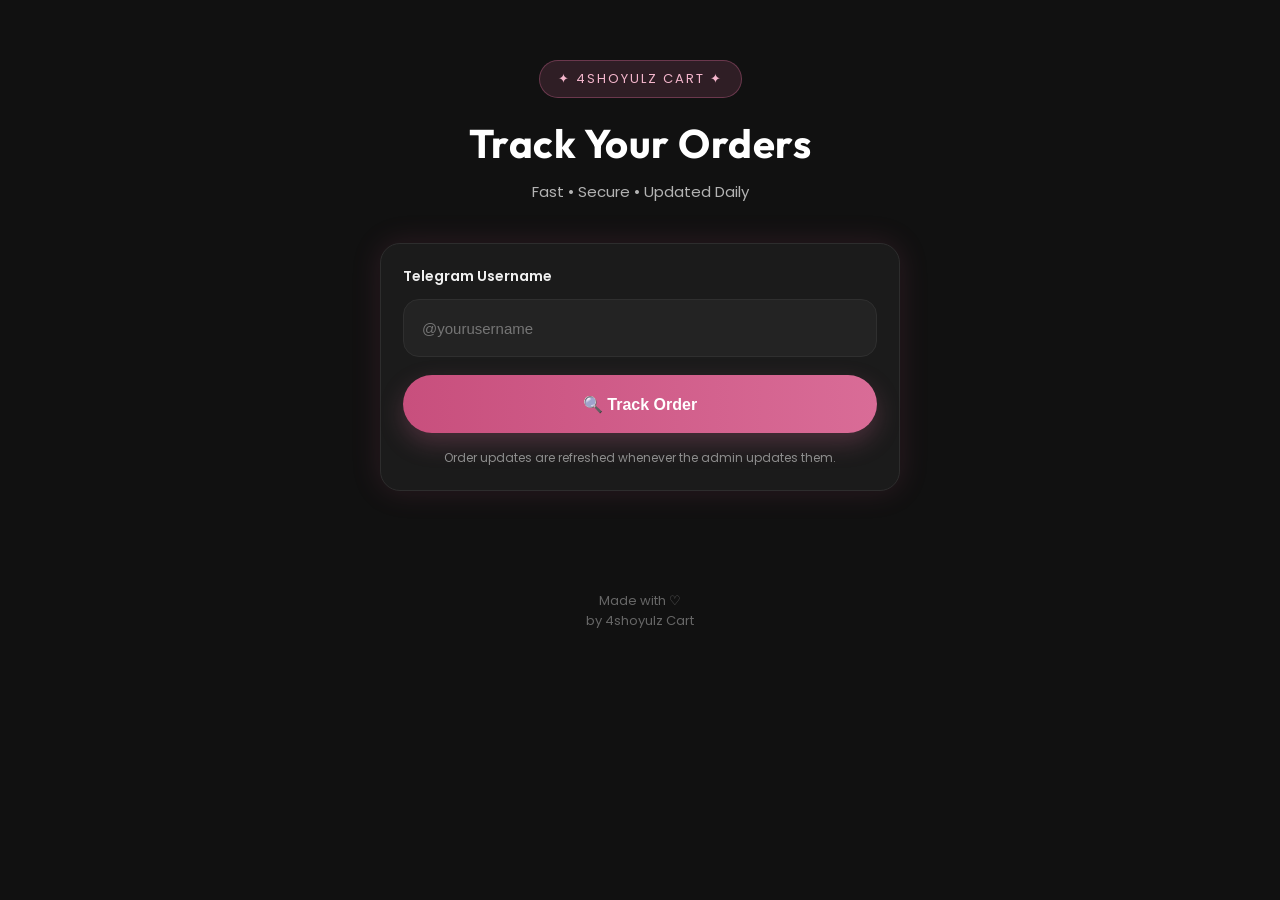
==== index.html @ 2db31c09 "Update index.html" ====
<!DOCTYPE html>
<html lang="en">

<head>

    <meta charset="UTF-8">
    <meta name="viewport" content="width=device-width, initial-scale=1.0">

    <title>4shoyulz Cart | Track Your Orders</title>

    <meta name="theme-color" content="#111111">

    <!-- Fonts -->
    <link rel="preconnect" href="https://fonts.googleapis.com">
    <link rel="preconnect" href="https://fonts.gstatic.com" crossorigin>

    <link href="https://fonts.googleapis.com/css2?family=Outfit:wght@400;500;600;700&family=Poppins:wght@300;400;500;600&display=swap" rel="stylesheet">

    <!-- CSS -->
    <link rel="stylesheet" href="style.css">

</head>

<body>

    <!-- Loading Screen -->

    <div id="loading">

        <div class="loader"></div>

        <p>Loading...</p>

    </div>

    <!-- Main -->

    <main class="container">

        <!-- Logo -->

        <header>

    <span class="mini-title">
        ✦ 4SHOYULZ CART ✦
    </span>

    <h1>
        Track Your Orders
    </h1>

    <p class="subtitle">
        Fast • Secure • Updated Daily
    </p>

        </header>

        <!-- Search -->

        <section class="search-box">

    <label>

        Telegram Username

    </label>

    <input
        type="text"
        id="searchInput"
        placeholder="@yourusername"
        autocomplete="off"
    >

    <button id="searchBtn">

        🔍 Track Order

    </button>

    <small>

        Order updates are refreshed whenever the admin updates them.

    </small>

        </section>

        <!-- Result -->

        <section id="results" class="hidden">

            <div class="result-header">

                <h2 id="buyerName">

                    Orders

                </h2>

                <p id="orderCount">

                    0 Orders Found

                </p>

            </div>

            <div id="ordersContainer">

                <!-- JavaScript inserts cards here -->

            </div>

        </section>

        <!-- Empty -->

        <section id="empty" class="hidden">

            <div class="empty-card">

                <h2>

                    No Orders Found

                </h2>

                <p>

                    Please check your Telegram username and try again.

                </p>

            </div>

        </section>

    </main>

    <!-- Footer -->

    <footer>

    <p>

        Made with ♡

    </p>

    <span>

        by 4shoyulz Cart

    </span>

    </footer>

    <!-- Template Card -->

    <template id="orderTemplate">

<div class="order-card">

    <div class="card-top">

        <span class="tag"></span>

        <span class="quantity"></span>

    </div>

    <h2 class="item"></h2>

    <div class="status-badge status"></div>

    <div class="tracker">

        <div class="step">
            <div class="circle">🤍</div>
            <span>Secured</span>
        </div>

        <div class="line"></div>

        <div class="step">
            <div class="circle">🚚</div>
            <span>Warehouse</span>
        </div>

        <div class="line"></div>

        <div class="step">
            <div class="circle">📦</div>
            <span>Arrived</span>
        </div>

        <div class="line"></div>

        <div class="step">
            <div class="circle">🚛</div>
            <span>To Admin</span>
        </div>

        <div class="line"></div>

        <div class="step">
            <div class="circle">🏠</div>
            <span>Admin</span>
        </div>

    </div>

    <div class="updated">

        Updated

        <span></span>

    </div>

</div>

    </template>
    
    <!-- JS -->

    <script src="script.js"></script>

</body>

</html>
---- style.css ----
/* =====================================
   4shoyulz Cart
   Version 2.0
===================================== */

*{
    margin:0;
    padding:0;
    box-sizing:border-box;
}

:root{

    --bg:#111111;
    --card:#1b1b1b;
    --card-hover:#242424;

    --border:#2d2d2d;

    --accent:#c84f7d;
    --accent-hover:#d76593;

    --text:#ffffff;
    --sub:#a5a5a5;

    --success:#61d36b;
    --warning:#ffc857;
    --warehouse:#61a8ff;
    --admin:#d88cff;

}

body{

    background:var(--bg);

    color:var(--text);

    font-family:'Poppins',sans-serif;

    min-height:100vh;

}

/* Loading */

#loading{

    position:fixed;

    inset:0;

    background:#111;

    display:flex;

    flex-direction:column;

    justify-content:center;

    align-items:center;

    z-index:9999;

}

.loader{

    width:55px;

    height:55px;

    border-radius:50%;

    border:5px solid #333;

    border-top:5px solid var(--accent);

    animation:spin 1s linear infinite;

}

@keyframes spin{

from{

transform:rotate(0);

}

to{

transform:rotate(360deg);

}

}

#loading p{

margin-top:18px;

color:#cfcfcf;

}

/* Container */

.container{

width:92%;

max-width:520px;

margin:auto;

padding:60px 0;

}

/* Header */

header{

text-align:center;

margin-bottom:40px;

}

header h1{

font-family:'Outfit',sans-serif;

font-size:40px;

font-weight:700;

letter-spacing:.5px;

}

header p{

margin-top:8px;

color:var(--sub);

}

.mini-title{

display:inline-block;

padding:8px 18px;

background:rgba(217,108,151,.15);

border:1px solid rgba(217,108,151,.35);

border-radius:30px;

font-size:13px;

letter-spacing:2px;

color:#f4b6cc;

margin-bottom:20px;

}

.subtitle{

margin-top:12px;

color:#b3b3b3;

font-size:15px;

}

.search-box label{

display:block;

margin-bottom:12px;

font-size:14px;

font-weight:600;

color:#f0f0f0;

}

.search-box small{

display:block;

margin-top:15px;

color:#8d8d8d;

font-size:12px;

text-align:center;

line-height:20px;

}

/* Search */

.search-box{

background:var(--card);

padding:22px;

border-radius:20px;

border:1px solid var(--border);

box-shadow:0 0 30px rgba(200,79,125,.15);

}

.search-box input{

width:100%;

height:58px;

background:#232323;

border:1px solid #2f2f2f;

border-radius:16px;

padding:0 18px;

color:white;

font-size:15px;

outline:none;

transition:.3s;

}

.search-box input:focus{

border:1px solid #d96c97;

box-shadow:0 0 18px rgba(217,108,151,.3);

}

.search-box button{

margin-top:18px;

width:100%;

height:58px;

border:none;

border-radius:40px;

background:linear-gradient(90deg,#c84f7d,#d96c97);

color:white;

font-size:16px;

font-weight:600;

cursor:pointer;

transition:.35s;

box-shadow:0 10px 25px rgba(217,108,151,.25);

}

.search-box button:hover{

transform:translateY(-3px);

box-shadow:0 15px 35px rgba(217,108,151,.35);

}

/* Result */

.result-header{

margin:35px 0 20px;

}

.result-header h2{

font-family:'Outfit',sans-serif;

font-size:25px;

}

.result-header p{

margin-top:5px;

color:var(--sub);

}

/* Cards */

.order-card{

background:var(--card);

border:1px solid var(--border);

border-radius:18px;

padding:20px;

margin-bottom:18px;

transition:.25s;

}

.order-card:hover{

background:var(--card-hover);

transform:translateY(-3px);

}

.tag{

display:inline-block;

background:rgba(200,79,125,.15);

color:#ffb7cf;

padding:7px 14px;

border-radius:30px;

font-size:13px;

font-weight:600;

margin-bottom:18px;

}

.item{

font-size:22px;

font-weight:600;

margin-bottom:18px;

}

.quantity{

display:flex;

justify-content:space-between;

margin-bottom:18px;

font-size:15px;

}

.quantity span{

font-weight:700;

}

/* Status Badge */

.status{

display:inline-flex;

align-items:center;

padding:10px 18px;

border-radius:30px;

font-size:14px;

font-weight:600;

margin-bottom:18px;

background:#2c2c2c;

}

/* Progress */

.progress{

margin-top:8px;

}

.progress-bar{

width:100%;

height:12px;

background:#2b2b2b;

border-radius:30px;

overflow:hidden;

margin-bottom:8px;

}

.progress-fill{

width:20%;

height:100%;

background:linear-gradient(90deg,#c84f7d,#ff9fc3);

border-radius:30px;

transition:.4s;

}

.progress-text{

font-size:13px;

color:#d0d0d0;

}

/* Updated */

.updated{

margin-top:18px;

font-size:13px;

color:#999;

}

.updated span{

color:white;

}

/* Empty */

.empty-card{

background:var(--card);

border-radius:18px;

padding:30px;

text-align:center;

border:1px solid var(--border);

margin-top:30px;

}

.empty-card h2{

font-family:'Outfit',sans-serif;

margin-bottom:12px;

}

.empty-card p{

color:var(--sub);

}

/* Footer */

footer{

text-align:center;

padding:40px 0;

color:#666;

font-size:13px;

}

/* Hidden */

.hidden{

display:none;

}

/* Mobile */

@media(max-width:480px){

header h1{

font-size:31px;

}

.item{

font-size:18px;

}

.search-box{

padding:18px;

}

                }
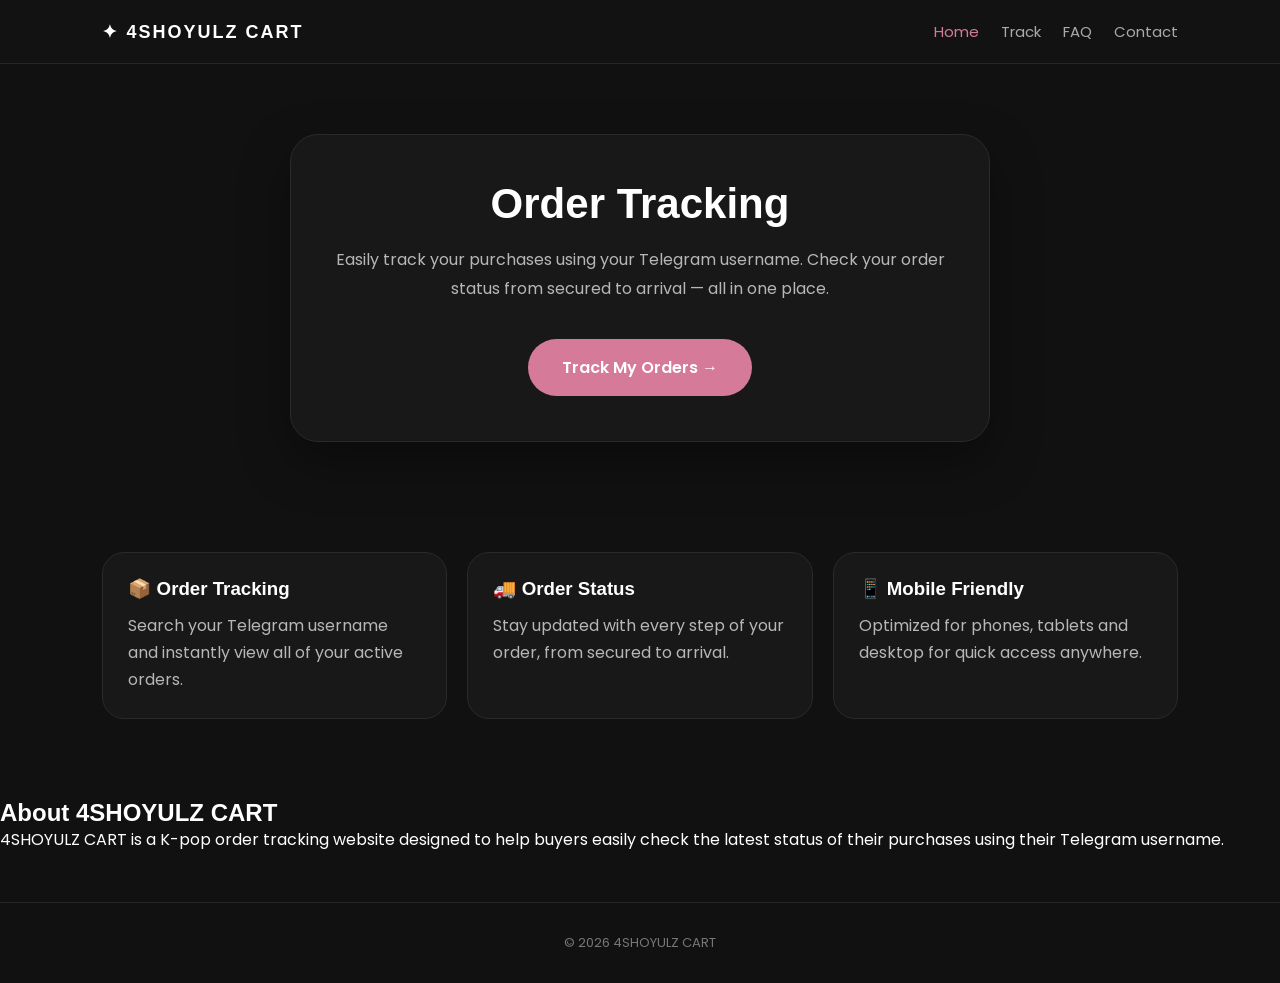
==== commit c79fcfc8: "Revamp index.html with navigation and tracking features Replaced loading screen with navigation and " ====
--- a/index.html
+++ b/index.html
@@ -23,209 +23,92 @@
 
 <body>
 
-    <!-- Loading Screen -->
+<nav class="navbar">
 
-    <div id="loading">
+    <div class="logo">
+        ✦ 4SHOYULZ CART
+    </div>
 
-        <div class="loader"></div>
+    <div class="nav-links">
+        <a href="index.html" class="active">Home</a>
+        <a href="track.html">Track</a>
+        <a href="faq.html">FAQ</a>
+        <a href="contact.html">Contact</a>
+    </div>
 
-        <p>Loading...</p>
+</nav>
+
+<section class="hero">
+
+    <div class="hero-card">
+
+        <h1>Order Tracking</h1>
+
+        <p>
+            Easily track your purchases using your Telegram username.
+            Check your order status from secured to arrival — all in one place.
+        </p>
+
+        <a href="track.html" class="hero-btn">
+            Track My Orders →
+        </a>
 
     </div>
 
-    <!-- Main -->
+</section>
 
-    <main class="container">
+<section class="features">
 
-        <!-- Logo -->
+    <div class="feature-card">
 
-        <header>
+        <h3>📦 Order Tracking</h3>
 
-    <span class="mini-title">
-        ✦ 4SHOYULZ CART ✦
-    </span>
+        <p>
+            Search your Telegram username and instantly view all of your active orders.
+        </p>
 
-    <h1>
-        Track Your Orders
-    </h1>
+    </div>
 
-    <p class="subtitle">
-        Fast • Secure • Updated Daily
-    </p>
+    <div class="feature-card">
 
-        </header>
+        <h3>🚚 Order Status</h3>
 
-        <!-- Search -->
+        <p>
+            Stay updated with every step of your order, from secured to arrival.
+        </p>
 
-        <section class="search-box">
+    </div>
 
-    <label>
+    <div class="feature-card">
 
-        Telegram Username
+        <h3>📱 Mobile Friendly</h3>
 
-    </label>
+        <p>
+            Optimized for phones, tablets and desktop for quick access anywhere.
+        </p>
 
-    <input
-        type="text"
-        id="searchInput"
-        placeholder="@yourusername"
-        autocomplete="off"
-    >
+    </div>
 
-    <button id="searchBtn">
+</section>
 
-        🔍 Track Order
+<section class="about">
 
-    </button>
-
-    <small>
-
-        Order updates are refreshed whenever the admin updates them.
-
-    </small>
-
-        </section>
-
-        <!-- Result -->
-
-        <section id="results" class="hidden">
-
-            <div class="result-header">
-
-                <h2 id="buyerName">
-
-                    Orders
-
-                </h2>
-
-                <p id="orderCount">
-
-                    0 Orders Found
-
-                </p>
-
-            </div>
-
-            <div id="ordersContainer">
-
-                <!-- JavaScript inserts cards here -->
-
-            </div>
-
-        </section>
-
-        <!-- Empty -->
-
-        <section id="empty" class="hidden">
-
-            <div class="empty-card">
-
-                <h2>
-
-                    No Orders Found
-
-                </h2>
-
-                <p>
-
-                    Please check your Telegram username and try again.
-
-                </p>
-
-            </div>
-
-        </section>
-
-    </main>
-
-    <!-- Footer -->
-
-    <footer>
+    <h2>About 4SHOYULZ CART</h2>
 
     <p>
 
-        Made with ♡
+        4SHOYULZ CART is a K-pop order tracking website designed to help buyers
+        easily check the latest status of their purchases using their Telegram username.
 
     </p>
 
-    <span>
+</section>
 
-        by 4shoyulz Cart
+<footer>
 
-    </span>
+    <p>© 2026 4SHOYULZ CART</p>
 
-    </footer>
-
-    <!-- Template Card -->
-
-    <template id="orderTemplate">
-
-<div class="order-card">
-
-    <div class="card-top">
-
-        <span class="tag"></span>
-
-        <span class="quantity"></span>
-
-    </div>
-
-    <h2 class="item"></h2>
-
-    <div class="status-badge status"></div>
-
-    <div class="tracker">
-
-        <div class="step">
-            <div class="circle">🤍</div>
-            <span>Secured</span>
-        </div>
-
-        <div class="line"></div>
-
-        <div class="step">
-            <div class="circle">🚚</div>
-            <span>Warehouse</span>
-        </div>
-
-        <div class="line"></div>
-
-        <div class="step">
-            <div class="circle">📦</div>
-            <span>Arrived</span>
-        </div>
-
-        <div class="line"></div>
-
-        <div class="step">
-            <div class="circle">🚛</div>
-            <span>To Admin</span>
-        </div>
-
-        <div class="line"></div>
-
-        <div class="step">
-            <div class="circle">🏠</div>
-            <span>Admin</span>
-        </div>
-
-    </div>
-
-    <div class="updated">
-
-        Updated
-
-        <span></span>
-
-    </div>
-
-</div>
-
-    </template>
-    
-    <!-- JS -->
-
-    <script src="script.js"></script>
+</footer>
 
 </body>
 
--- a/style.css
+++ b/style.css
@@ -555,3 +555,716 @@
 }
 
                 }
+
+/* ==========================
+ORDER CARD V3
+========================== */
+
+.order-card{
+
+background:#181818;
+
+border:1px solid #2b2b2b;
+
+border-radius:24px;
+
+padding:22px;
+
+margin-top:22px;
+
+box-shadow:0 15px 40px rgba(0,0,0,.35);
+
+transition:.35s;
+
+}
+
+.order-card:hover{
+
+transform:translateY(-4px);
+
+border-color:#d67a9a;
+
+}
+
+.card-top{
+
+display:flex;
+
+justify-content:space-between;
+
+align-items:center;
+
+margin-bottom:18px;
+
+}
+
+.tag{
+
+background:#232323;
+
+padding:8px 14px;
+
+border-radius:50px;
+
+font-weight:600;
+
+color:#f3b3ca;
+
+font-size:13px;
+
+}
+
+.quantity{
+
+background:#232323;
+
+padding:8px 14px;
+
+border-radius:50px;
+
+color:white;
+
+font-size:13px;
+
+}
+
+.item{
+
+font-size:22px;
+
+margin-bottom:18px;
+
+line-height:1.4;
+
+}
+
+.status-badge{
+
+display:inline-flex;
+
+align-items:center;
+
+padding:10px 18px;
+
+border-radius:50px;
+
+margin-bottom:24px;
+
+font-weight:600;
+
+font-size:14px;
+
+}
+
+.updated{
+
+margin-top:28px;
+
+font-size:13px;
+
+color:#9c9c9c;
+
+}
+
+.updated span{
+
+display:block;
+
+margin-top:5px;
+
+color:white;
+
+font-weight:600;
+
+   }
+
+/* ==========================
+TRACKER
+========================== */
+
+.tracker{
+
+display:flex;
+
+justify-content:space-between;
+
+align-items:flex-start;
+
+margin-top:20px;
+
+gap:8px;
+
+}
+
+.step{
+
+display:flex;
+
+flex-direction:column;
+
+align-items:center;
+
+flex:1;
+
+}
+
+.circle{
+
+width:42px;
+
+height:42px;
+
+border-radius:50%;
+
+background:#2a2a2a;
+
+display:flex;
+
+align-items:center;
+
+justify-content:center;
+
+font-size:18px;
+
+transition:.3s;
+
+}
+
+.step span{
+
+margin-top:8px;
+
+font-size:11px;
+
+text-align:center;
+
+color:#9b9b9b;
+
+}
+
+.line{
+
+height:3px;
+
+background:#2a2a2a;
+
+flex:1;
+
+margin-top:20px;
+
+border-radius:20px;
+
+}
+
+.circle.active{
+
+background:#d67a9a;
+
+box-shadow:0 0 18px rgba(214,122,154,.45);
+
+transform:scale(1.05);
+
+}
+
+.line.active{
+
+background:#d67a9a;
+
+}
+
+.order-card{
+
+animation:fadeUp .45s ease;
+
+}
+
+@keyframes fadeUp{
+
+from{
+
+opacity:0;
+
+transform:translateY(30px);
+
+}
+
+to{
+
+opacity:1;
+
+transform:translateY(0);
+
+}
+
+}
+
+button:disabled{
+
+opacity:.8;
+
+cursor:not-allowed;
+
+}
+
+button{
+
+overflow:hidden;
+
+position:relative;
+
+}
+
+button::after{
+
+content:"";
+
+position:absolute;
+
+top:0;
+
+left:-100%;
+
+width:100%;
+
+height:100%;
+
+background:linear-gradient(
+90deg,
+transparent,
+rgba(255,255,255,.2),
+transparent
+);
+
+transition:.6s;
+
+}
+
+button:hover::after{
+
+left:100%;
+
+}
+
+/* =========================
+NAVBAR
+========================= */
+
+.navbar{
+
+display:flex;
+
+justify-content:space-between;
+
+align-items:center;
+
+padding:20px 8%;
+
+background:#121212;
+
+border-bottom:1px solid #262626;
+
+position:sticky;
+
+top:0;
+
+z-index:100;
+
+}
+
+.logo{
+
+font-size:18px;
+
+font-weight:700;
+
+letter-spacing:2px;
+
+color:#fff;
+
+}
+
+.nav-links{
+
+display:flex;
+
+gap:22px;
+
+}
+
+.nav-links a{
+
+color:#aaa;
+
+text-decoration:none;
+
+font-size:15px;
+
+transition:.3s;
+
+}
+
+.nav-links a:hover,
+
+.nav-links .active{
+
+color:#d67a9a;
+
+}
+
+/* =========================
+HERO
+========================= */
+
+.hero{
+
+padding:70px 20px;
+
+display:flex;
+
+justify-content:center;
+
+}
+
+.hero-card{
+
+max-width:700px;
+
+width:100%;
+
+background:#181818;
+
+border:1px solid #2a2a2a;
+
+border-radius:28px;
+
+padding:45px 35px;
+
+text-align:center;
+
+box-shadow:0 20px 50px rgba(0,0,0,.35);
+
+}
+
+.hero-card h1{
+
+font-size:42px;
+
+margin-bottom:18px;
+
+}
+
+.hero-card p{
+
+color:#b7b7b7;
+
+line-height:1.8;
+
+margin-bottom:35px;
+
+}
+
+.hero-btn{
+
+display:inline-block;
+
+padding:16px 34px;
+
+background:#d67a9a;
+
+color:white;
+
+border-radius:40px;
+
+text-decoration:none;
+
+font-weight:600;
+
+transition:.3s;
+
+}
+
+.hero-btn:hover{
+
+transform:translateY(-3px);
+
+box-shadow:0 10px 30px rgba(214,122,154,.35);
+
+}
+
+/* =========================
+FEATURES
+========================= */
+
+.features{
+
+display:grid;
+
+grid-template-columns:repeat(auto-fit,minmax(250px,1fr));
+
+gap:20px;
+
+padding:40px 8% 80px;
+
+}
+
+.feature-card{
+
+background:#181818;
+
+border:1px solid #2a2a2a;
+
+border-radius:22px;
+
+padding:25px;
+
+transition:.3s;
+
+}
+
+.feature-card:hover{
+
+transform:translateY(-5px);
+
+border-color:#d67a9a;
+
+}
+
+.feature-card h3{
+
+margin-bottom:12px;
+
+}
+
+.feature-card p{
+
+color:#b7b7b7;
+
+line-height:1.7;
+
+}
+
+footer{
+
+padding:30px;
+
+text-align:center;
+
+color:#777;
+
+border-top:1px solid #262626;
+
+margin-top:50px;
+
+}
+
+/* =========================
+NAVBAR
+========================= */
+
+.navbar{
+
+display:flex;
+
+justify-content:space-between;
+
+align-items:center;
+
+padding:20px 8%;
+
+background:#121212;
+
+border-bottom:1px solid #262626;
+
+position:sticky;
+
+top:0;
+
+z-index:100;
+
+}
+
+.logo{
+
+font-size:18px;
+
+font-weight:700;
+
+letter-spacing:2px;
+
+color:#fff;
+
+}
+
+.nav-links{
+
+display:flex;
+
+gap:22px;
+
+}
+
+.nav-links a{
+
+color:#aaa;
+
+text-decoration:none;
+
+font-size:15px;
+
+transition:.3s;
+
+}
+
+.nav-links a:hover,
+
+.nav-links .active{
+
+color:#d67a9a;
+
+}
+
+/* =========================
+HERO
+========================= */
+
+.hero{
+
+padding:70px 20px;
+
+display:flex;
+
+justify-content:center;
+
+}
+
+.hero-card{
+
+max-width:700px;
+
+width:100%;
+
+background:#181818;
+
+border:1px solid #2a2a2a;
+
+border-radius:28px;
+
+padding:45px 35px;
+
+text-align:center;
+
+box-shadow:0 20px 50px rgba(0,0,0,.35);
+
+}
+
+.hero-card h1{
+
+font-size:42px;
+
+margin-bottom:18px;
+
+}
+
+.hero-card p{
+
+color:#b7b7b7;
+
+line-height:1.8;
+
+margin-bottom:35px;
+
+}
+
+.hero-btn{
+
+display:inline-block;
+
+padding:16px 34px;
+
+background:#d67a9a;
+
+color:white;
+
+border-radius:40px;
+
+text-decoration:none;
+
+font-weight:600;
+
+transition:.3s;
+
+}
+
+.hero-btn:hover{
+
+transform:translateY(-3px);
+
+box-shadow:0 10px 30px rgba(214,122,154,.35);
+
+}
+
+/* =========================
+FEATURES
+========================= */
+
+.features{
+
+display:grid;
+
+grid-template-columns:repeat(auto-fit,minmax(250px,1fr));
+
+gap:20px;
+
+padding:40px 8% 80px;
+
+}
+
+.feature-card{
+
+background:#181818;
+
+border:1px solid #2a2a2a;
+
+border-radius:22px;
+
+padding:25px;
+
+transition:.3s;
+
+}
+
+.feature-card:hover{
+
+transform:translateY(-5px);
+
+border-color:#d67a9a;
+
+}
+
+.feature-card h3{
+
+margin-bottom:12px;
+
+}
+
+.feature-card p{
+
+color:#b7b7b7;
+
+line-height:1.7;
+
+}
+
+footer{
+
+padding:30px;
+
+text-align:center;
+
+color:#777;
+
+border-top:1px solid #262626;
+
+margin-top:50px;
+
+}
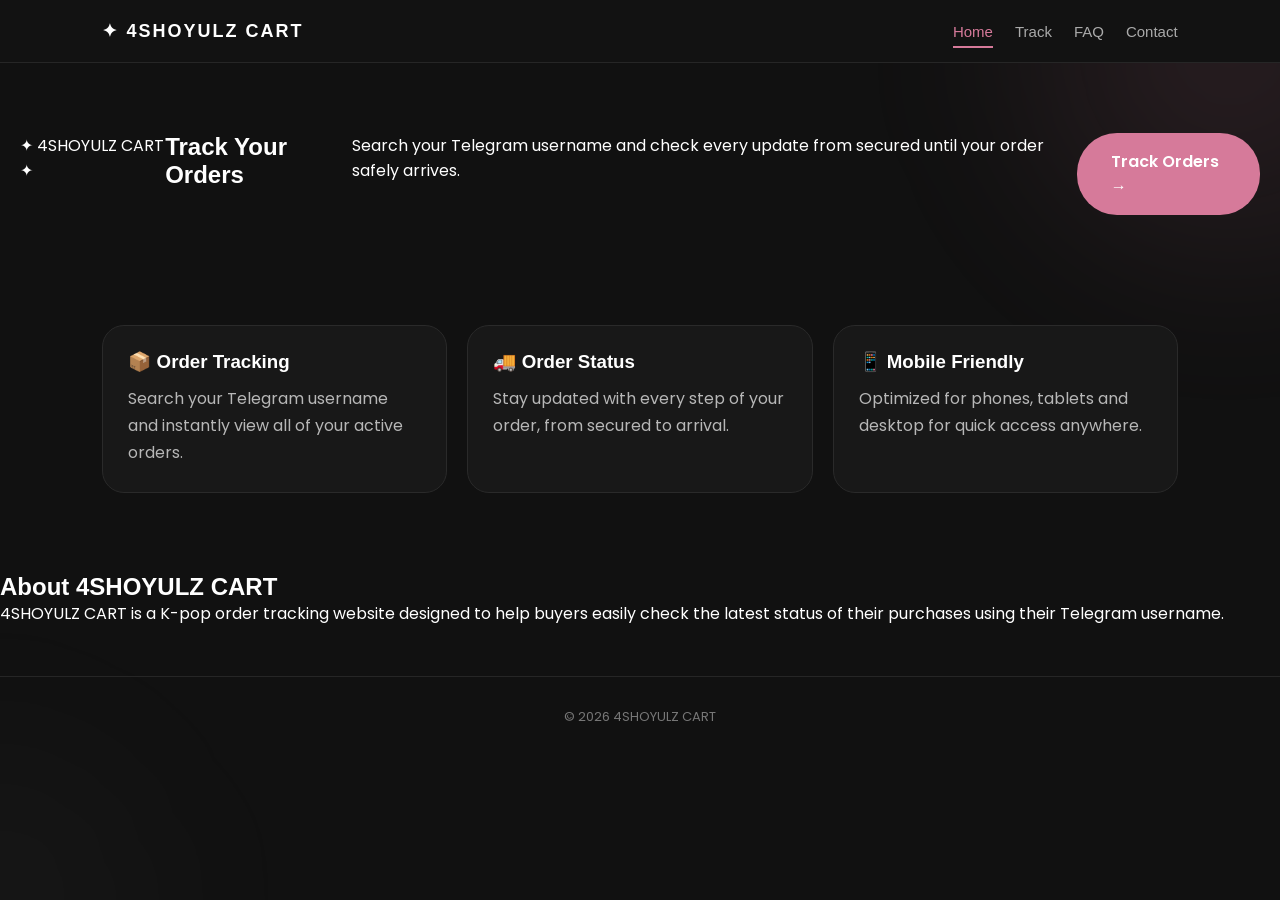
==== commit 65433a04: "Update index.html" ====
--- a/index.html
+++ b/index.html
@@ -40,20 +40,21 @@
 
 <section class="hero">
 
-    <div class="hero-card">
+    <div class="hero-badge">
+        ✦ 4SHOYULZ CART ✦
+    </div>
 
-        <h1>Order Tracking</h1>
+    <h1>
+        Track Your Orders
+    </h1>
 
-        <p>
-            Easily track your purchases using your Telegram username.
-            Check your order status from secured to arrival — all in one place.
-        </p>
+    <p>
+        Search your Telegram username and check every update from secured until your order safely arrives.
+    </p>
 
-        <a href="track.html" class="hero-btn">
-            Track My Orders →
-        </a>
-
-    </div>
+    <a href="track.html" class="hero-btn">
+        Track Orders →
+    </a>
 
 </section>
 
--- a/style.css
+++ b/style.css
@@ -580,9 +580,11 @@
 
 .order-card:hover{
 
-transform:translateY(-4px);
+transform:translateY(-8px);
 
 border-color:#d67a9a;
+
+box-shadow:0 20px 40px rgba(214,122,154,.15);
 
 }
 
@@ -851,23 +853,27 @@
 
 .navbar{
 
+position:sticky;
+
+top:0;
+
+z-index:999;
+
 display:flex;
 
 justify-content:space-between;
 
 align-items:center;
 
-padding:20px 8%;
-
-background:#121212;
-
-border-bottom:1px solid #262626;
-
-position:sticky;
-
-top:0;
-
-z-index:100;
+padding:18px 8%;
+
+background:rgba(18,18,18,.75);
+
+backdrop-filter:blur(18px);
+
+-webkit-backdrop-filter:blur(18px);
+
+border-bottom:1px solid rgba(255,255,255,.05);
 
 }
 
@@ -879,7 +885,7 @@
 
 letter-spacing:2px;
 
-color:#fff;
+color:white;
 
 }
 
@@ -887,27 +893,61 @@
 
 display:flex;
 
-gap:22px;
+gap:30px;
 
 }
 
 .nav-links a{
 
-color:#aaa;
+position:relative;
 
 text-decoration:none;
 
-font-size:15px;
+color:#9c9c9c;
+
+font-weight:500;
 
 transition:.3s;
 
 }
 
-.nav-links a:hover,
-
-.nav-links .active{
+.nav-links a:hover{
+
+color:white;
+
+}
+
+.nav-links a.active{
 
 color:#d67a9a;
+
+}
+
+.nav-links a::after{
+
+content:"";
+
+position:absolute;
+
+left:0;
+
+bottom:-8px;
+
+width:0;
+
+height:2px;
+
+background:#d67a9a;
+
+transition:.3s;
+
+}
+
+.nav-links a:hover::after,
+
+.nav-links a.active::after{
+
+width:100%;
 
 }
 
@@ -1023,9 +1063,11 @@
 
 .feature-card:hover{
 
-transform:translateY(-5px);
+transform:translateY(-8px);
 
 border-color:#d67a9a;
+
+box-shadow:0 15px 35px rgba(214,122,154,.18);
 
 }
 
@@ -1268,3 +1310,432 @@
 margin-top:50px;
 
 }
+
+.hero{
+
+animation:fadeHero 1s ease;
+
+}
+
+@keyframes fadeHero{
+
+from{
+
+opacity:0;
+
+transform:translateY(40px);
+
+}
+
+to{
+
+opacity:1;
+
+transform:translateY(0);
+
+}
+
+}
+
+body{
+
+position:relative;
+
+overflow-x:hidden;
+
+}
+
+body::before{
+
+content:"";
+
+position:fixed;
+
+top:-250px;
+
+right:-250px;
+
+width:600px;
+
+height:600px;
+
+background:radial-gradient(circle,#d67a9a22,transparent 70%);
+
+filter:blur(60px);
+
+pointer-events:none;
+
+z-index:-2;
+
+}
+
+body::after{
+
+content:"";
+
+position:fixed;
+
+bottom:-250px;
+
+left:-250px;
+
+width:500px;
+
+height:500px;
+
+background:radial-gradient(circle,#ffffff08,transparent 70%);
+
+filter:blur(70px);
+
+pointer-events:none;
+
+z-index:-2;
+
+}
+
+/* ==========================
+FAQ
+========================== */
+
+.faq-section{
+
+max-width:850px;
+
+margin:80px auto;
+
+padding:0 20px;
+
+}
+
+.faq-section h1{
+
+text-align:center;
+
+margin-bottom:45px;
+
+font-size:38px;
+
+}
+
+.faq{
+
+margin-bottom:18px;
+
+border:1px solid #2a2a2a;
+
+border-radius:18px;
+
+background:#181818;
+
+overflow:hidden;
+
+}
+
+.faq-question{
+
+width:100%;
+
+padding:22px;
+
+background:none;
+
+border:none;
+
+color:white;
+
+display:flex;
+
+justify-content:space-between;
+
+align-items:center;
+
+font-size:17px;
+
+cursor:pointer;
+
+}
+
+.faq-question span{
+
+font-size:24px;
+
+transition:.3s;
+
+}
+
+.faq-question.open span{
+
+transform:rotate(45deg);
+
+}
+
+.faq-answer{
+
+max-height:0;
+
+overflow:hidden;
+
+transition:max-height .35s ease;
+
+padding:0 22px;
+
+color:#b7b7b7;
+
+line-height:1.8;
+
+}
+
+.faq-answer p{
+
+margin:18px 0;
+
+}
+
+.faq-question.open + .faq-answer{
+
+padding-bottom:20px;
+
+}
+
+/* ==========================
+CONTACT
+========================== */
+
+.contact-section{
+
+max-width:900px;
+
+margin:80px auto;
+
+padding:20px;
+
+text-align:center;
+
+}
+
+.contact-section h1{
+
+font-size:40px;
+
+margin-bottom:15px;
+
+}
+
+.contact-subtitle{
+
+color:#b7b7b7;
+
+margin-bottom:40px;
+
+}
+
+.contact-card{
+
+background:#181818;
+
+border:1px solid #2a2a2a;
+
+border-radius:22px;
+
+padding:30px;
+
+margin-bottom:25px;
+
+transition:.3s;
+
+}
+
+.contact-card:hover{
+
+transform:translateY(-5px);
+
+border-color:#d67a9a;
+
+}
+
+.contact-card h3{
+
+margin-bottom:15px;
+
+font-size:22px;
+
+}
+
+.contact-card p{
+
+color:#b7b7b7;
+
+line-height:1.8;
+
+}
+
+.contact-btn{
+
+display:inline-block;
+
+margin-top:20px;
+
+padding:14px 30px;
+
+background:#d67a9a;
+
+color:white;
+
+text-decoration:none;
+
+border-radius:30px;
+
+font-weight:600;
+
+transition:.3s;
+
+}
+
+.contact-btn:hover{
+
+transform:translateY(-3px);
+
+box-shadow:0 10px 25px rgba(214,122,154,.35);
+
+}
+
+/* ==========================
+MOBILE RESPONSIVE
+========================== */
+
+@media (max-width:768px){
+
+.navbar{
+
+flex-direction:column;
+
+gap:15px;
+
+padding:18px;
+
+}
+
+.logo{
+
+font-size:16px;
+
+text-align:center;
+
+}
+
+.nav-links{
+
+gap:18px;
+
+flex-wrap:wrap;
+
+justify-content:center;
+
+}
+
+.hero-card{
+
+padding:30px 22px;
+
+}
+
+.hero-card h1{
+
+font-size:30px;
+
+}
+
+.hero-card p{
+
+font-size:15px;
+
+}
+
+.features{
+
+grid-template-columns:1fr;
+
+padding:30px 20px 60px;
+
+}
+
+.feature-card{
+
+padding:22px;
+
+}
+
+.contact-section h1,
+
+.faq-section h1{
+
+font-size:30px;
+
+}
+
+.order-card{
+
+padding:18px;
+
+}
+
+.item{
+
+font-size:19px;
+
+}
+
+.tracker{
+
+gap:4px;
+
+}
+
+.step span{
+
+font-size:9px;
+
+}
+
+.circle{
+
+width:34px;
+
+height:34px;
+
+font-size:15px;
+
+}
+
+.line{
+
+   body{
+
+animation:pageFade .7s ease;
+
+}
+
+@keyframes pageFade{
+
+from{
+
+opacity:0;
+
+transform:translateY(12px);
+
+}
+
+to{
+
+opacity:1;
+
+transform:translateY(0);
+
+}
+
+}
+margin-top:17px;
+
+}
+
+}
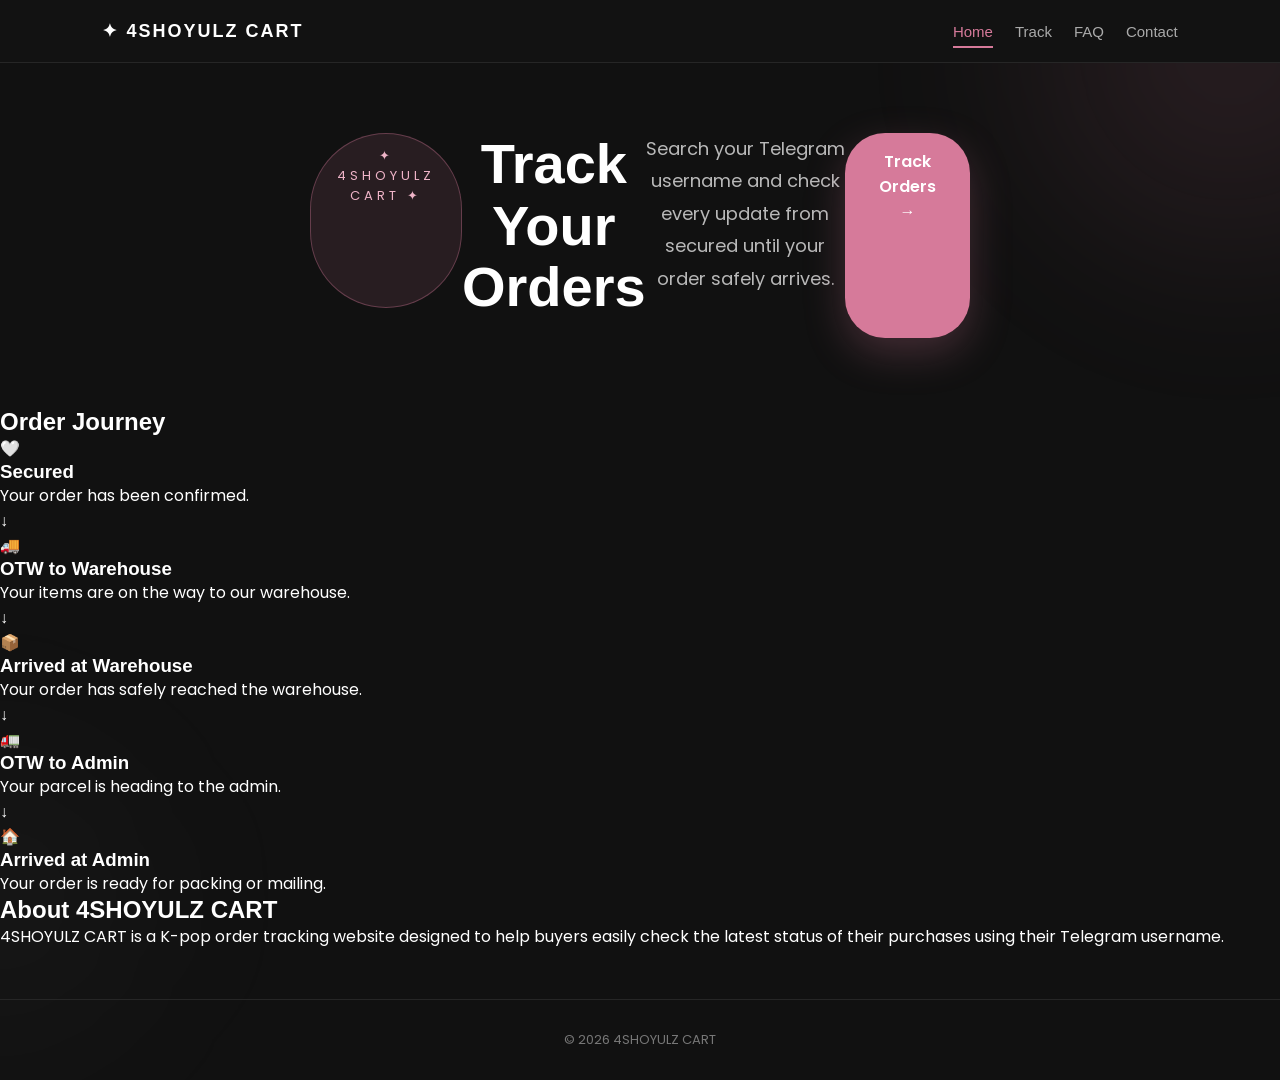
==== commit 4725347c: "Implement order journey feature section Added order journey section with tracking steps." ====
--- a/index.html
+++ b/index.html
@@ -58,35 +58,49 @@
 
 </section>
 
-<section class="features">
+<section class="journey">
 
-    <div class="feature-card">
+    <h2>Order Journey</h2>
 
-        <h3>📦 Order Tracking</h3>
+    <div class="journey-container">
 
-        <p>
-            Search your Telegram username and instantly view all of your active orders.
-        </p>
+        <div class="journey-step">
+            <div class="journey-icon">🤍</div>
+            <h3>Secured</h3>
+            <p>Your order has been confirmed.</p>
+        </div>
 
-    </div>
+        <div class="journey-arrow">↓</div>
 
-    <div class="feature-card">
+        <div class="journey-step">
+            <div class="journey-icon">🚚</div>
+            <h3>OTW to Warehouse</h3>
+            <p>Your items are on the way to our warehouse.</p>
+        </div>
 
-        <h3>🚚 Order Status</h3>
+        <div class="journey-arrow">↓</div>
 
-        <p>
-            Stay updated with every step of your order, from secured to arrival.
-        </p>
+        <div class="journey-step">
+            <div class="journey-icon">📦</div>
+            <h3>Arrived at Warehouse</h3>
+            <p>Your order has safely reached the warehouse.</p>
+        </div>
 
-    </div>
+        <div class="journey-arrow">↓</div>
 
-    <div class="feature-card">
+        <div class="journey-step">
+            <div class="journey-icon">🚛</div>
+            <h3>OTW to Admin</h3>
+            <p>Your parcel is heading to the admin.</p>
+        </div>
 
-        <h3>📱 Mobile Friendly</h3>
+        <div class="journey-arrow">↓</div>
 
-        <p>
-            Optimized for phones, tablets and desktop for quick access anywhere.
-        </p>
+        <div class="journey-step">
+            <div class="journey-icon">🏠</div>
+            <h3>Arrived at Admin</h3>
+            <p>Your order is ready for packing or mailing.</p>
+        </div>
 
     </div>
 
--- a/style.css
+++ b/style.css
@@ -957,77 +957,89 @@
 
 .hero{
 
-padding:70px 20px;
-
-display:flex;
-
-justify-content:center;
-
-}
-
-.hero-card{
+padding:90px 25px 70px;
+
+text-align:center;
 
 max-width:700px;
 
-width:100%;
-
-background:#181818;
-
-border:1px solid #2a2a2a;
-
-border-radius:28px;
-
-padding:45px 35px;
-
-text-align:center;
-
-box-shadow:0 20px 50px rgba(0,0,0,.35);
-
-}
-
-.hero-card h1{
-
-font-size:42px;
-
-margin-bottom:18px;
-
-}
-
-.hero-card p{
-
-color:#b7b7b7;
+margin:auto;
+
+}
+
+.hero-badge{
+
+display:inline-block;
+
+padding:12px 26px;
+
+border-radius:999px;
+
+background:rgba(214,122,154,.12);
+
+border:1px solid rgba(214,122,154,.35);
+
+color:#efb4c8;
+
+letter-spacing:4px;
+
+font-size:13px;
+
+margin-bottom:30px;
+
+}
+
+.hero h1{
+
+font-size:56px;
+
+margin-bottom:20px;
+
+line-height:1.1;
+
+}
+
+.hero p{
+
+max-width:550px;
+
+margin:0 auto 35px;
+
+color:#b9b9b9;
+
+font-size:18px;
 
 line-height:1.8;
 
-margin-bottom:35px;
-
 }
 
 .hero-btn{
 
 display:inline-block;
 
-padding:16px 34px;
+padding:18px 42px;
+
+border-radius:999px;
 
 background:#d67a9a;
 
 color:white;
 
-border-radius:40px;
+font-weight:700;
 
 text-decoration:none;
 
-font-weight:600;
-
 transition:.3s;
 
+box-shadow:0 15px 40px rgba(214,122,154,.25);
+
 }
 
 .hero-btn:hover{
 
-transform:translateY(-3px);
-
-box-shadow:0 10px 30px rgba(214,122,154,.35);
+transform:translateY(-5px);
+
+box-shadow:0 25px 60px rgba(214,122,154,.35);
 
 }
 
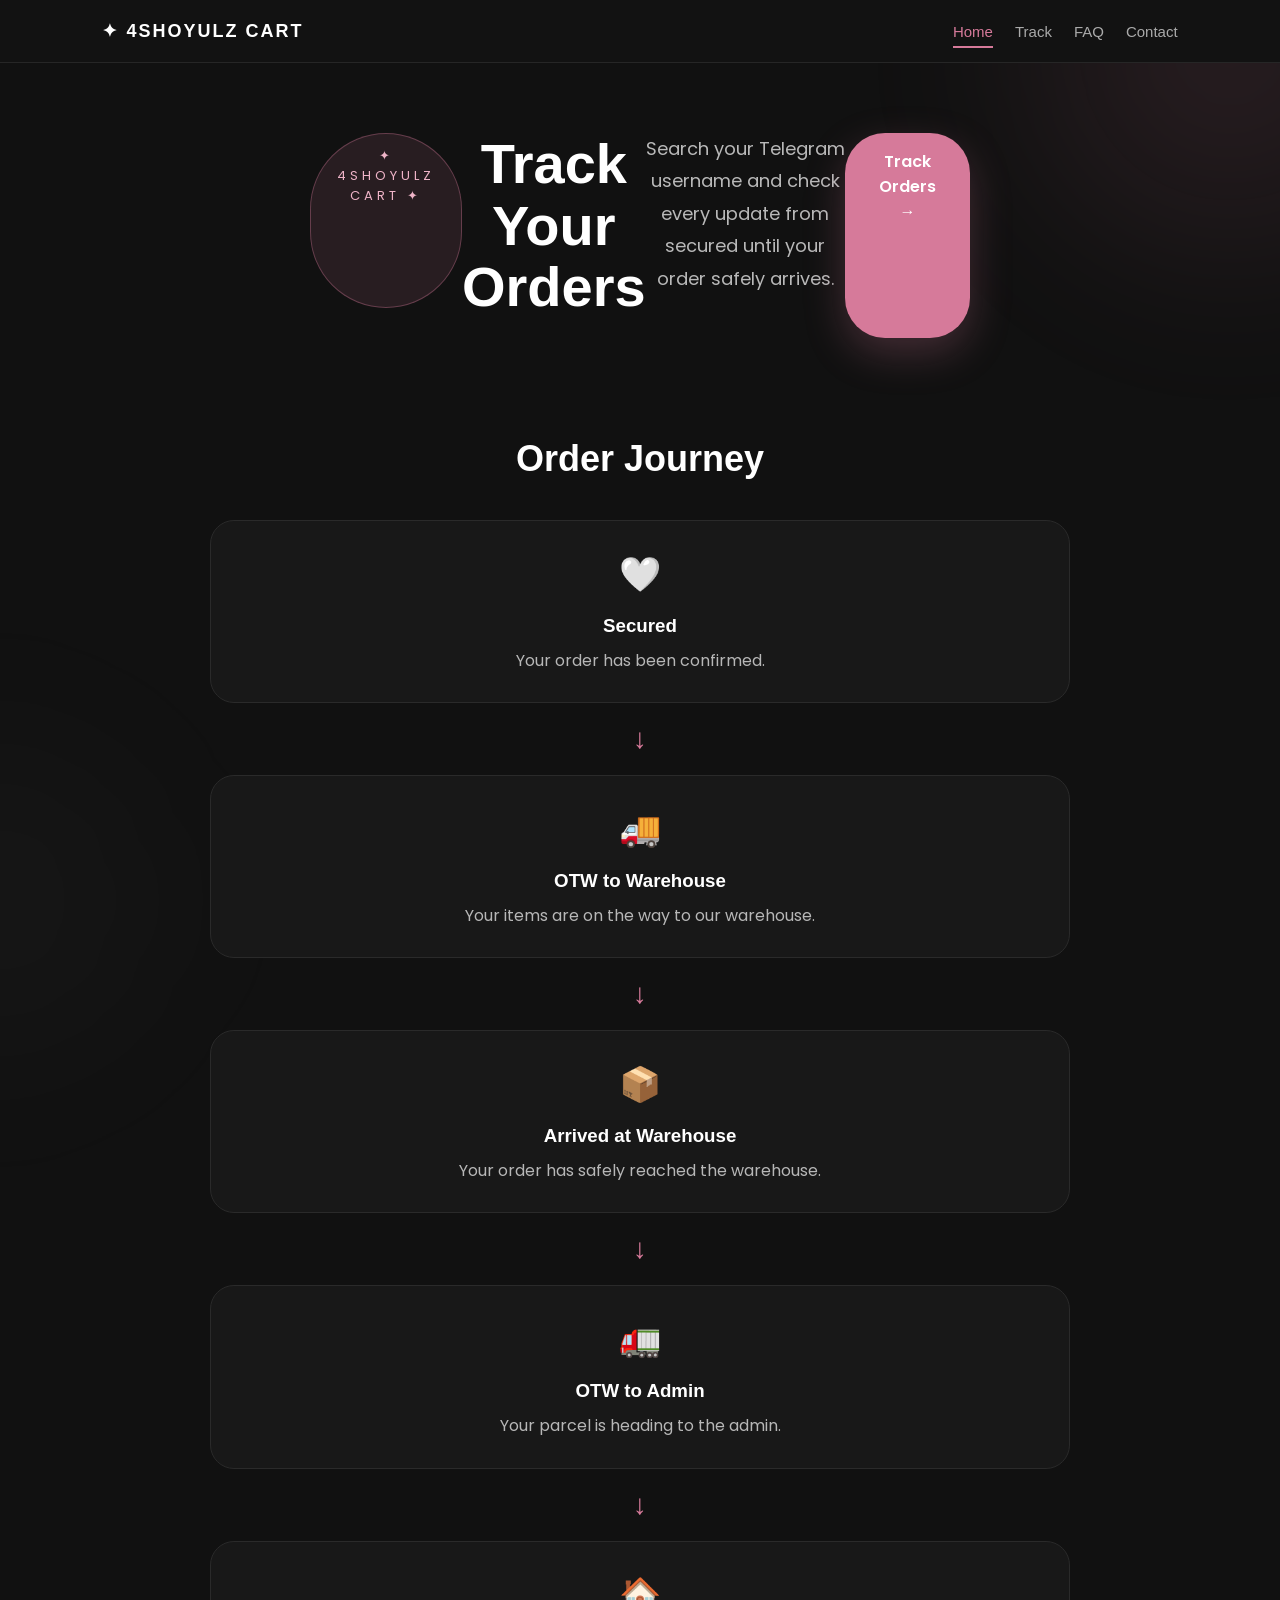
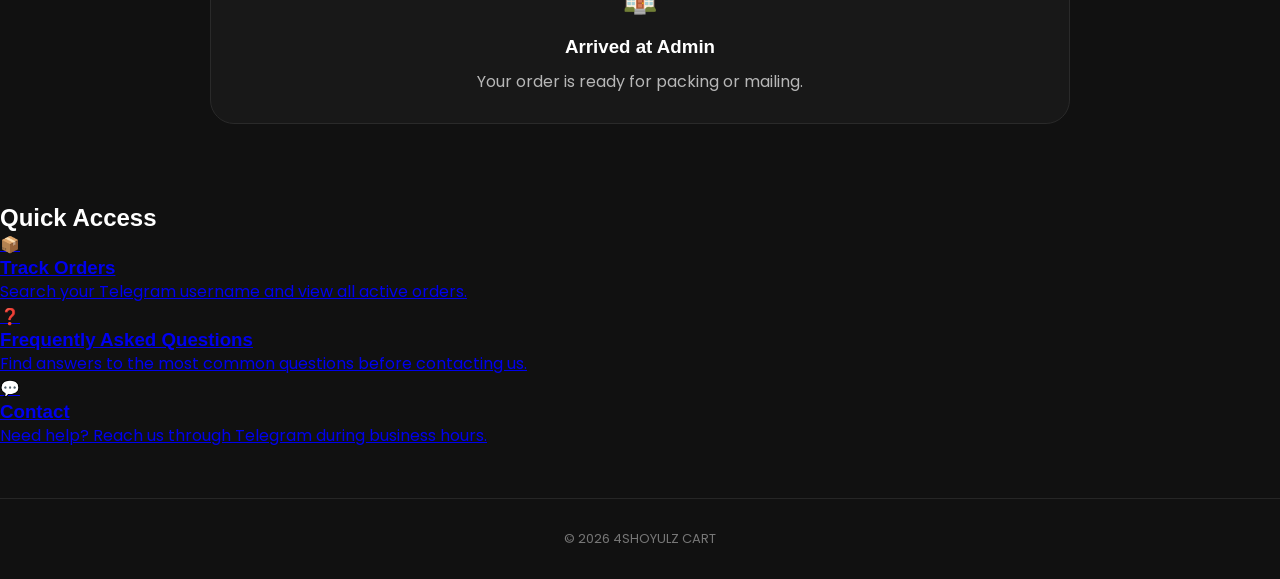
==== commit 0c765ced: "Add quick links section to index.html" ====
--- a/index.html
+++ b/index.html
@@ -106,16 +106,49 @@
 
 </section>
 
-<section class="about">
+<section class="quick-links">
 
-    <h2>About 4SHOYULZ CART</h2>
+    <h2>Quick Access</h2>
 
-    <p>
+    <div class="quick-grid">
 
-        4SHOYULZ CART is a K-pop order tracking website designed to help buyers
-        easily check the latest status of their purchases using their Telegram username.
+        <a href="track.html" class="quick-card">
 
-    </p>
+            <div class="quick-icon">📦</div>
+
+            <h3>Track Orders</h3>
+
+            <p>
+                Search your Telegram username and view all active orders.
+            </p>
+
+        </a>
+
+        <a href="faq.html" class="quick-card">
+
+            <div class="quick-icon">❓</div>
+
+            <h3>Frequently Asked Questions</h3>
+
+            <p>
+                Find answers to the most common questions before contacting us.
+            </p>
+
+        </a>
+
+        <a href="contact.html" class="quick-card">
+
+            <div class="quick-icon">💬</div>
+
+            <h3>Contact</h3>
+
+            <p>
+                Need help? Reach us through Telegram during business hours.
+            </p>
+
+        </a>
+
+    </div>
 
 </section>
 
--- a/style.css
+++ b/style.css
@@ -1751,3 +1751,91 @@
 }
 
 }
+
+/* ==========================
+ORDER JOURNEY
+========================== */
+
+.journey{
+
+max-width:900px;
+
+margin:30px auto 80px;
+
+padding:0 20px;
+
+text-align:center;
+
+}
+
+.journey h2{
+
+font-size:36px;
+
+margin-bottom:40px;
+
+}
+
+.journey-container{
+
+display:flex;
+
+flex-direction:column;
+
+gap:15px;
+
+}
+
+.journey-step{
+
+background:#181818;
+
+border:1px solid #2a2a2a;
+
+border-radius:24px;
+
+padding:28px;
+
+transition:.3s;
+
+}
+
+.journey-step:hover{
+
+transform:translateY(-6px);
+
+border-color:#d67a9a;
+
+box-shadow:0 15px 35px rgba(214,122,154,.15);
+
+}
+
+.journey-icon{
+
+font-size:34px;
+
+margin-bottom:15px;
+
+}
+
+.journey-step h3{
+
+margin-bottom:10px;
+
+}
+
+.journey-step p{
+
+color:#b7b7b7;
+
+line-height:1.7;
+
+}
+
+.journey-arrow{
+
+font-size:28px;
+
+color:#d67a9a;
+
+}
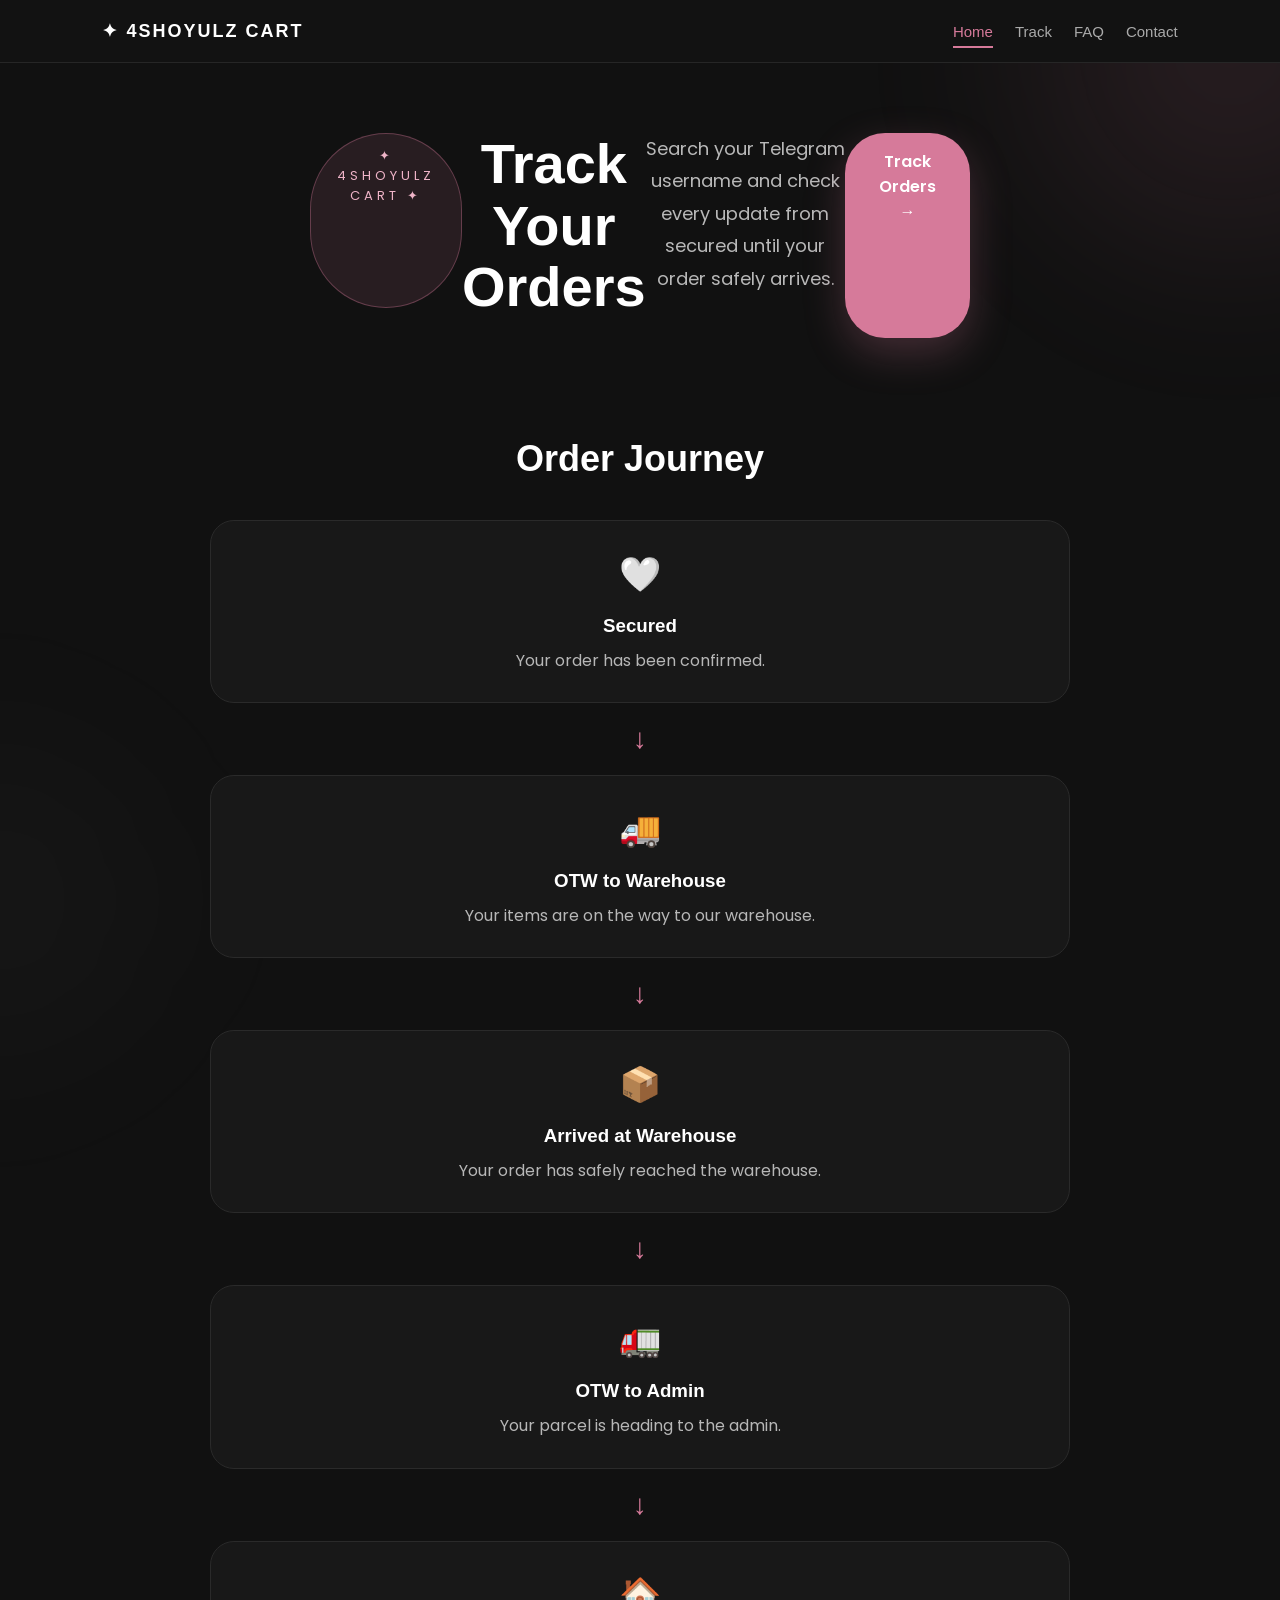
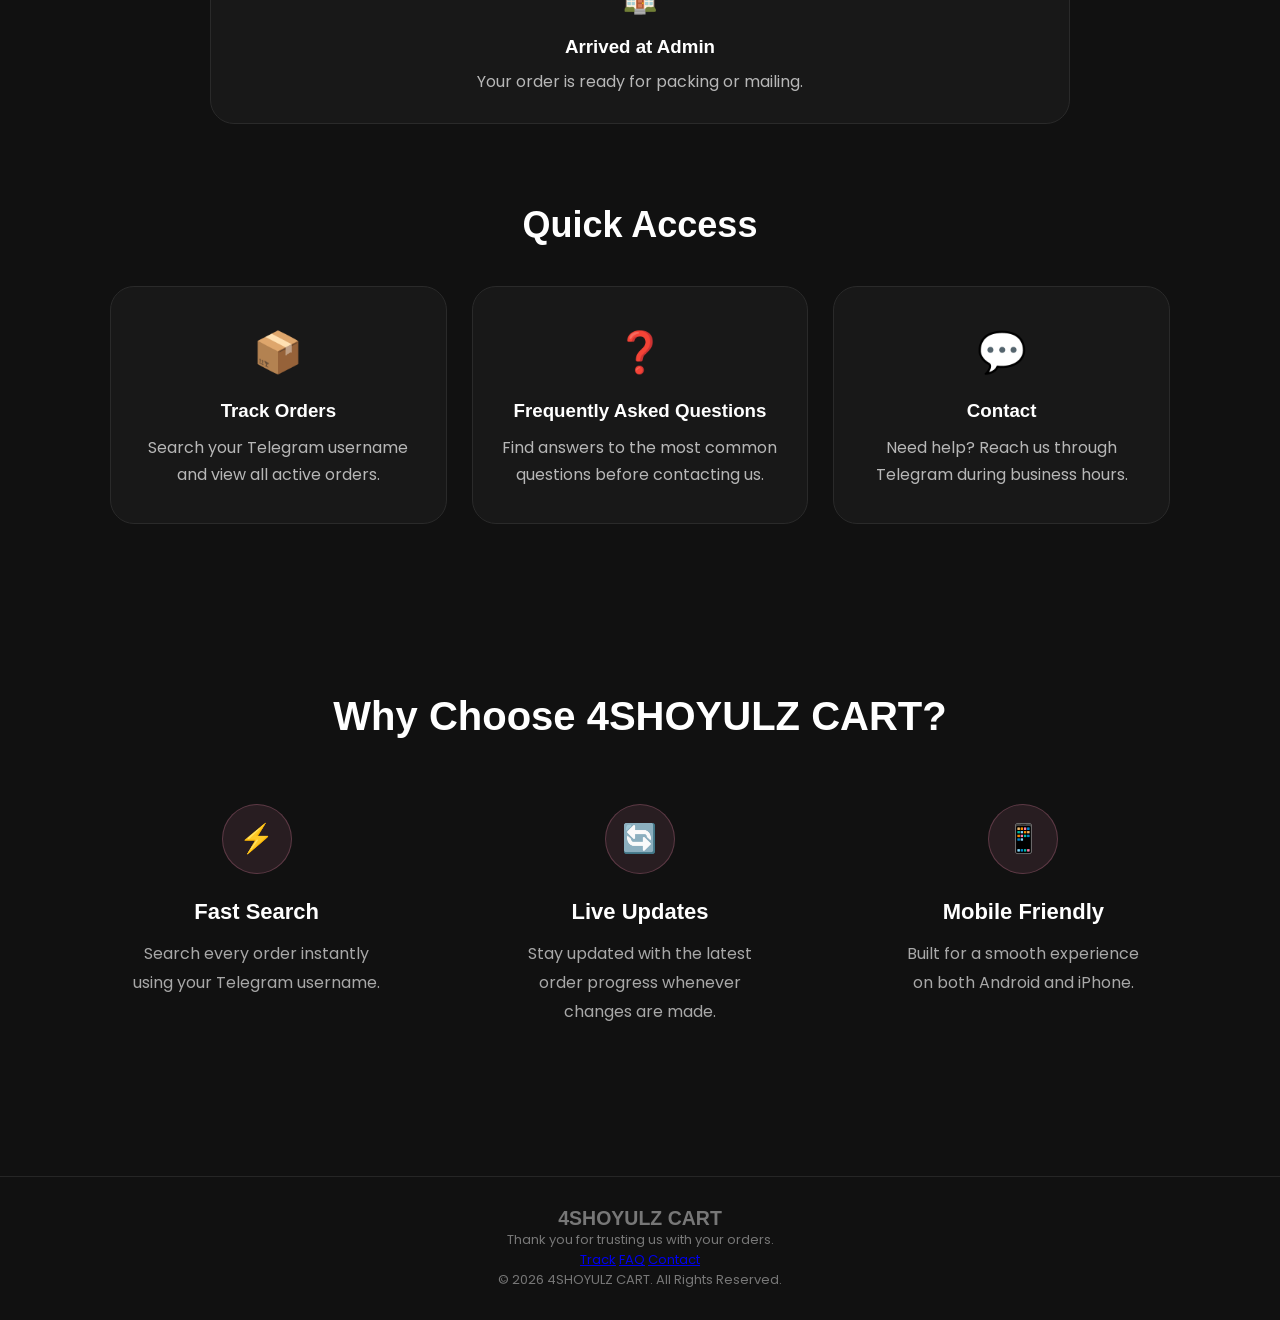
==== commit 89ee048a: "Update index.html" ====
--- a/index.html
+++ b/index.html
@@ -152,12 +152,76 @@
 
 </section>
 
-<footer>
-
-    <p>© 2026 4SHOYULZ CART</p>
+    <section class="why-us">
+
+    <h2>Why Choose 4SHOYULZ CART?</h2>
+
+    <div class="why-grid">
+
+        <div class="why-item">
+
+            <div class="why-icon">⚡</div>
+
+            <h3>Fast Search</h3>
+
+            <p>
+                Search every order instantly using your Telegram username.
+            </p>
+
+        </div>
+
+        <div class="why-item">
+
+            <div class="why-icon">🔄</div>
+
+            <h3>Live Updates</h3>
+
+            <p>
+                Stay updated with the latest order progress whenever changes are made.
+            </p>
+
+        </div>
+
+        <div class="why-item">
+
+            <div class="why-icon">📱</div>
+
+            <h3>Mobile Friendly</h3>
+
+            <p>
+                Built for a smooth experience on both Android and iPhone.
+            </p>
+
+        </div>
+
+    </div>
+
+    </section>
+
+<footer class="footer">
+
+    <div class="footer-content">
+
+        <h2>4SHOYULZ CART</h2>
+
+        <p>
+            Thank you for trusting us with your orders.
+        </p>
+
+        <div class="footer-links">
+
+            <a href="track.html">Track</a>
+
+            <a href="faq.html">FAQ</a>
+
+            <a href="contact.html">Contact</a>
+
+        </div>
+
+        <p class="copyright">
+            © 2026 4SHOYULZ CART. All Rights Reserved.
+        </p>
+
+    </div>
 
 </footer>
-
-</body>
-
-</html>
--- a/style.css
+++ b/style.css
@@ -1839,3 +1839,171 @@
 color:#d67a9a;
 
 }
+
+/* ==========================
+QUICK LINKS
+========================== */
+
+.quick-links{
+
+max-width:1100px;
+
+margin:80px auto;
+
+padding:0 20px;
+
+text-align:center;
+
+}
+
+.quick-links h2{
+
+font-size:36px;
+
+margin-bottom:40px;
+
+}
+
+.quick-grid{
+
+display:grid;
+
+grid-template-columns:repeat(auto-fit,minmax(260px,1fr));
+
+gap:25px;
+
+}
+
+.quick-card{
+
+background:#181818;
+
+border:1px solid #2a2a2a;
+
+border-radius:24px;
+
+padding:35px 25px;
+
+text-decoration:none;
+
+color:white;
+
+transition:.3s;
+
+}
+
+.quick-card:hover{
+
+transform:translateY(-8px);
+
+border-color:#d67a9a;
+
+box-shadow:0 15px 40px rgba(214,122,154,.18);
+
+}
+
+.quick-icon{
+
+font-size:40px;
+
+margin-bottom:18px;
+
+}
+
+.quick-card h3{
+
+margin-bottom:12px;
+
+}
+
+.quick-card p{
+
+color:#b7b7b7;
+
+line-height:1.7;
+
+}
+
+   /* ==========================
+WHY US
+========================== */
+
+.why-us{
+
+padding:90px 20px;
+
+text-align:center;
+
+}
+
+.why-us h2{
+
+font-size:40px;
+
+margin-bottom:55px;
+
+}
+
+.why-grid{
+
+display:grid;
+
+grid-template-columns:repeat(auto-fit,minmax(260px,1fr));
+
+gap:50px;
+
+max-width:1100px;
+
+margin:auto;
+
+}
+
+.why-item{
+
+padding:10px;
+
+}
+
+.why-icon{
+
+width:70px;
+
+height:70px;
+
+margin:0 auto 25px;
+
+border-radius:50%;
+
+display:flex;
+
+align-items:center;
+
+justify-content:center;
+
+font-size:28px;
+
+background:rgba(214,122,154,.12);
+
+border:1px solid rgba(214,122,154,.3);
+
+}
+
+.why-item h3{
+
+margin-bottom:15px;
+
+font-size:22px;
+
+}
+
+.why-item p{
+
+color:#a8a8a8;
+
+line-height:1.8;
+
+max-width:250px;
+
+margin:auto;
+
+}
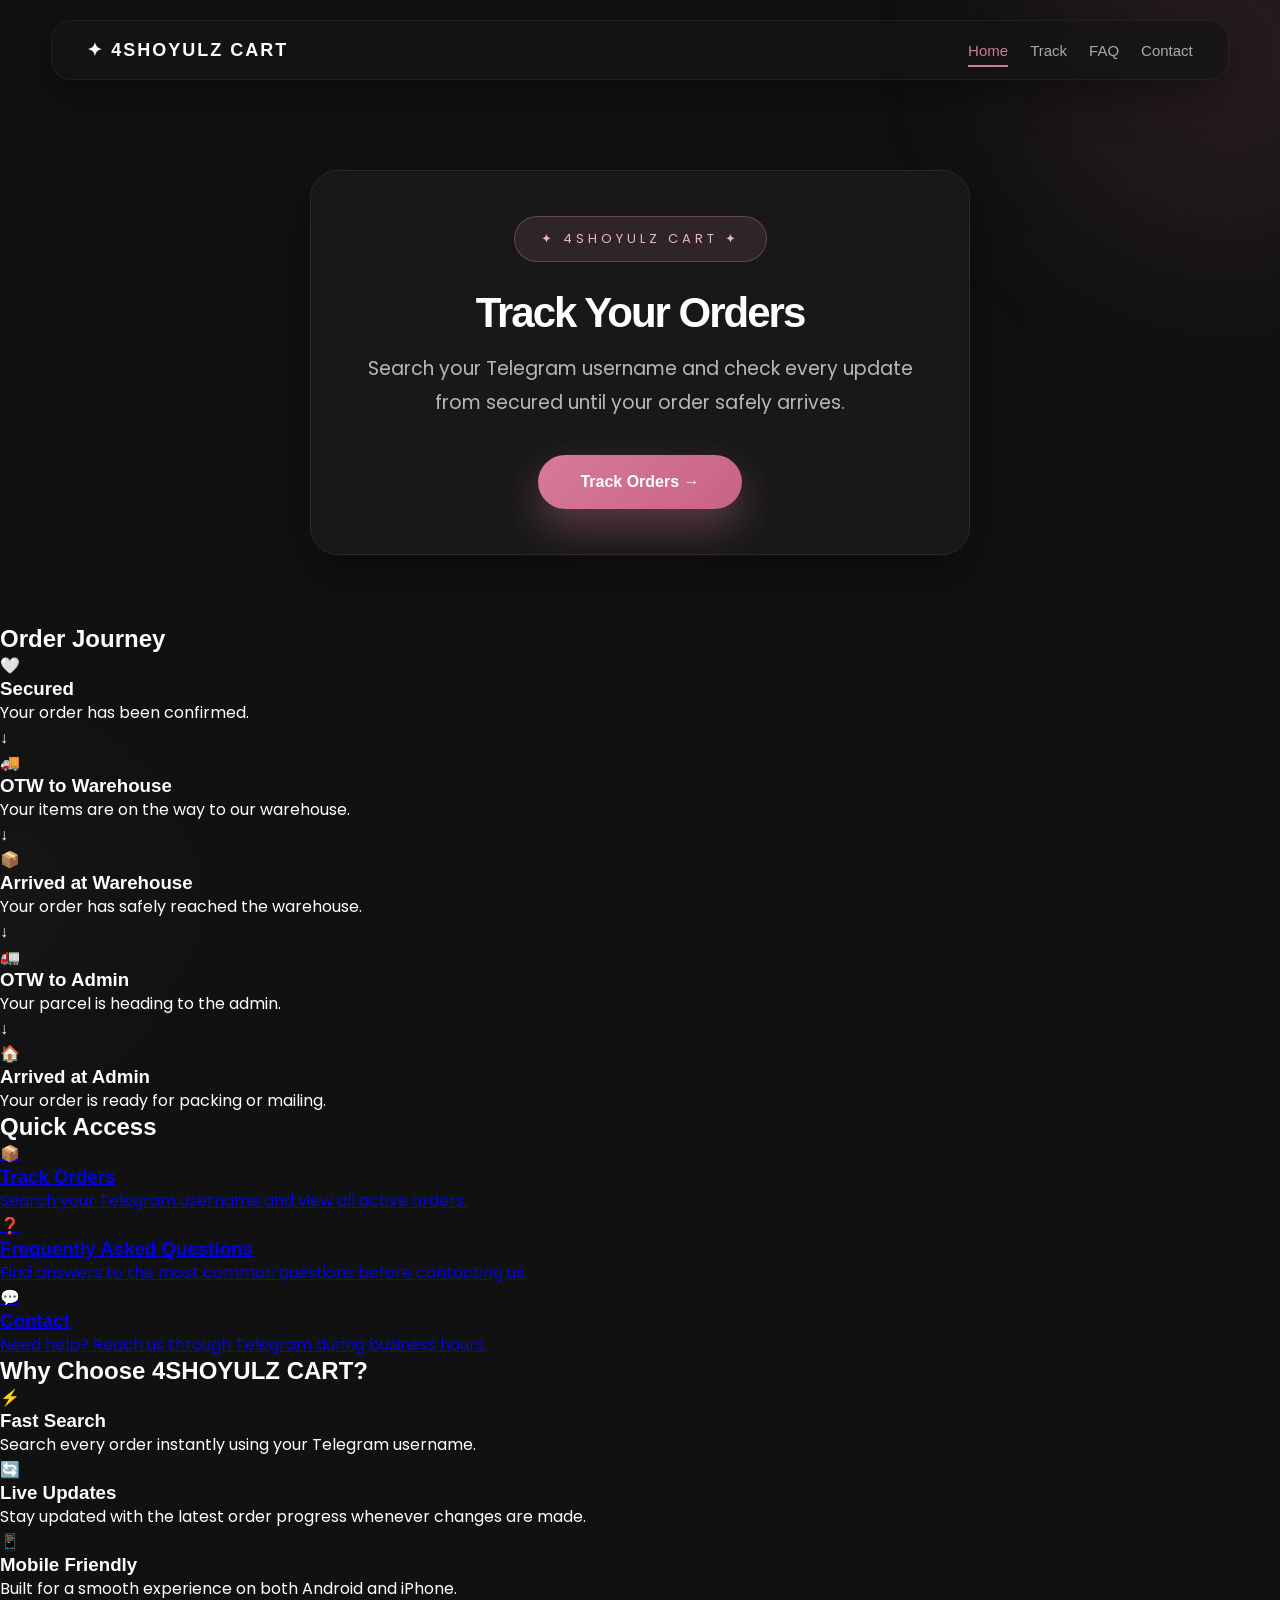
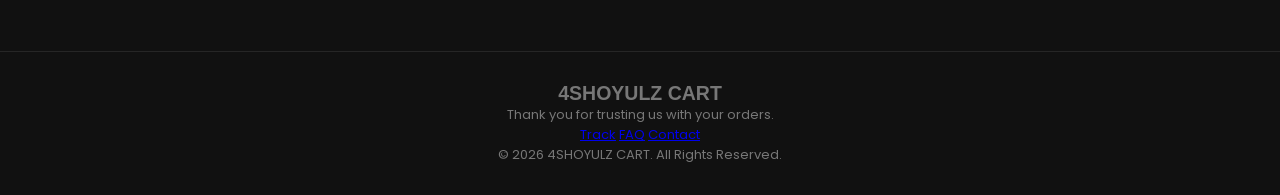
==== commit 0cce33f2: "Add hero card section to index.html" ====
--- a/index.html
+++ b/index.html
@@ -40,6 +40,8 @@
 
 <section class="hero">
 
+<div class="hero-card">
+
     <div class="hero-badge">
         ✦ 4SHOYULZ CART ✦
     </div>
@@ -56,6 +58,8 @@
         Track Orders →
     </a>
 
+</div>
+
 </section>
 
 <section class="journey">
--- a/style.css
+++ b/style.css
@@ -991,47 +991,63 @@
 
 .hero h1{
 
-font-size:56px;
-
-margin-bottom:20px;
-
-line-height:1.1;
+font-size:68px;
+
+line-height:1;
+
+margin-bottom:22px;
+
+font-weight:800;
+
+letter-spacing:-2px;
 
 }
 
 .hero p{
 
-max-width:550px;
-
-margin:0 auto 35px;
-
-color:#b9b9b9;
-
-font-size:18px;
-
-line-height:1.8;
+font-size:19px;
+
+line-height:1.9;
+
+max-width:620px;
+
+margin:auto;
+
+margin-bottom:40px;
+
+color:#9e9e9e;
 
 }
 
 .hero-btn{
 
-display:inline-block;
-
-padding:18px 42px;
+display:inline-flex;
+
+align-items:center;
+
+justify-content:center;
+
+padding:20px 48px;
 
 border-radius:999px;
 
-background:#d67a9a;
+background:linear-gradient(
+135deg,
+#d67a9a,
+#bb5d80
+);
+
+font-weight:700;
+
+font-size:16px;
 
 color:white;
 
-font-weight:700;
-
 text-decoration:none;
 
-transition:.3s;
-
-box-shadow:0 15px 40px rgba(214,122,154,.25);
+transition:.35s;
+
+box-shadow:0 25px 60px rgba(214,122,154,.35);
 
 }
 
@@ -1117,23 +1133,35 @@
 
 .navbar{
 
+width:92%;
+
+max-width:1200px;
+
+margin:20px auto;
+
+padding:18px 35px;
+
 display:flex;
 
 justify-content:space-between;
 
 align-items:center;
 
-padding:20px 8%;
-
-background:#121212;
-
-border-bottom:1px solid #262626;
+background:rgba(20,20,20,.75);
+
+backdrop-filter:blur(18px);
+
+border:1px solid rgba(255,255,255,.05);
+
+border-radius:20px;
+
+box-shadow:0 15px 40px rgba(0,0,0,.35);
 
 position:sticky;
 
-top:0;
-
-z-index:100;
+top:15px;
+
+z-index:999;
 
 }
 
@@ -1231,29 +1259,35 @@
 
 .hero-btn{
 
-display:inline-block;
-
-padding:16px 34px;
-
-background:#d67a9a;
+display:inline-flex;
+
+align-items:center;
+
+justify-content:center;
+
+padding:18px 42px;
+
+border-radius:999px;
+
+background:linear-gradient(135deg,#d67a9a,#c96287);
 
 color:white;
 
-border-radius:40px;
+font-weight:700;
 
 text-decoration:none;
 
-font-weight:600;
-
-transition:.3s;
+transition:.35s;
+
+box-shadow:0 18px 40px rgba(214,122,154,.35);
 
 }
 
 .hero-btn:hover{
 
-transform:translateY(-3px);
-
-box-shadow:0 10px 30px rgba(214,122,154,.35);
+transform:translateY(-5px) scale(1.03);
+
+box-shadow:0 28px 55px rgba(214,122,154,.45);
 
 }
 
@@ -1721,7 +1755,11 @@
 
 .line{
 
-   body{
+margin-top:17px;
+
+}
+
+body{
 
 animation:pageFade .7s ease;
 
@@ -1732,7 +1770,6 @@
 from{
 
 opacity:0;
-
 transform:translateY(12px);
 
 }
@@ -1740,13 +1777,7 @@
 to{
 
 opacity:1;
-
 transform:translateY(0);
-
-}
-
-}
-margin-top:17px;
 
 }
 
@@ -2007,3 +2038,379 @@
 margin:auto;
 
 }
+
+/* ==========================
+FOOTER
+========================== */
+
+.footer{
+
+margin-top:100px;
+
+padding:60px 20px;
+
+border-top:1px solid #2a2a2a;
+
+text-align:center;
+
+background:#111;
+
+}
+
+.footer h2{
+
+font-size:28px;
+
+margin-bottom:12px;
+
+letter-spacing:2px;
+
+}
+
+.footer p{
+
+color:#9c9c9c;
+
+margin-bottom:25px;
+
+}
+
+.footer-links{
+
+display:flex;
+
+justify-content:center;
+
+gap:30px;
+
+margin-bottom:30px;
+
+flex-wrap:wrap;
+
+}
+
+.footer-links a{
+
+color:#d67a9a;
+
+text-decoration:none;
+
+transition:.3s;
+
+}
+
+.footer-links a:hover{
+
+color:white;
+
+}
+
+.copyright{
+
+font-size:14px;
+
+color:#666;
+
+margin:0;
+
+}
+
+/* ==========================
+FLOATING BLOBS
+========================== */
+
+.hero{
+
+position:relative;
+
+overflow:hidden;
+
+}
+
+.hero::before{
+
+content:"";
+
+position:absolute;
+
+width:260px;
+
+height:260px;
+
+background:rgba(214,122,154,.12);
+
+border-radius:50%;
+
+top:-120px;
+
+left:-100px;
+
+filter:blur(40px);
+
+z-index:-1;
+
+}
+
+.hero::after{
+
+content:"";
+
+position:absolute;
+
+width:220px;
+
+height:220px;
+
+background:rgba(255,255,255,.05);
+
+border-radius:50%;
+
+bottom:-100px;
+
+right:-80px;
+
+filter:blur(35px);
+
+z-index:-1;
+
+}
+
+   .quick-card,
+.journey-step,
+.why-item{
+
+transition:all .35s ease;
+
+}
+
+.quick-card:hover,
+.journey-step:hover,
+.why-item:hover{
+
+transform:translateY(-10px);
+
+}
+
+/* ==========================
+PREMIUM ORDER CARD
+========================== */
+
+.order-card{
+
+background:rgba(24,24,24,.75);
+
+backdrop-filter:blur(12px);
+
+border:1px solid rgba(255,255,255,.06);
+
+border-radius:24px;
+
+padding:28px;
+
+margin-bottom:22px;
+
+transition:.35s;
+
+}
+
+.order-card:hover{
+
+transform:translateY(-6px);
+
+border-color:#d67a9a;
+
+box-shadow:0 18px 40px rgba(214,122,154,.18);
+
+}
+
+.item-name{
+
+font-size:24px;
+
+font-weight:700;
+
+margin-bottom:8px;
+
+}
+
+.item-tag{
+
+display:inline-block;
+
+padding:6px 14px;
+
+border-radius:999px;
+
+background:rgba(214,122,154,.12);
+
+color:#efb4c8;
+
+font-size:13px;
+
+margin-bottom:24px;
+
+}
+
+.order-info{
+
+display:flex;
+
+justify-content:space-between;
+
+align-items:center;
+
+gap:20px;
+
+flex-wrap:wrap;
+
+}
+
+.label{
+
+display:block;
+
+font-size:12px;
+
+text-transform:uppercase;
+
+letter-spacing:2px;
+
+color:#8f8f8f;
+
+margin-bottom:6px;
+
+}
+
+.status-badge{
+
+display:inline-block;
+
+padding:10px 18px;
+
+border-radius:999px;
+
+background:#d67a9a;
+
+color:white;
+
+font-weight:600;
+
+font-size:14px;
+
+}
+
+/* ===== PREMIUM ORDER CARD ===== */
+
+.card-top{
+
+display:flex;
+
+justify-content:space-between;
+
+align-items:flex-start;
+
+gap:20px;
+
+margin-bottom:20px;
+
+}
+
+.qty-box{
+
+text-align:right;
+
+background:rgba(255,255,255,.04);
+
+padding:12px 16px;
+
+border-radius:16px;
+
+min-width:85px;
+
+}
+
+.qty-box span{
+
+display:block;
+
+font-size:11px;
+
+letter-spacing:1px;
+
+color:#9f9f9f;
+
+text-transform:uppercase;
+
+margin-bottom:6px;
+
+}
+
+.qty-box strong{
+
+font-size:24px;
+
+color:#fff;
+
+}
+
+.item{
+
+margin-top:10px;
+
+font-size:28px;
+
+line-height:1.2;
+
+font-weight:700;
+
+}
+
+.tag{
+
+display:inline-block;
+
+padding:6px 14px;
+
+background:rgba(214,122,154,.15);
+
+border:1px solid rgba(214,122,154,.3);
+
+border-radius:999px;
+
+color:#efb4c8;
+
+font-size:12px;
+
+letter-spacing:1px;
+
+}
+
+.status-badge{
+
+margin:20px 0;
+
+padding:12px 18px;
+
+border-radius:999px;
+
+display:inline-flex;
+
+font-weight:600;
+
+font-size:14px;
+
+}
+
+.updated{
+
+margin-top:24px;
+
+padding-top:18px;
+
+border-top:1px solid rgba(255,255,255,.08);
+
+color:#9b9b9b;
+
+font-size:13px;
+
+}
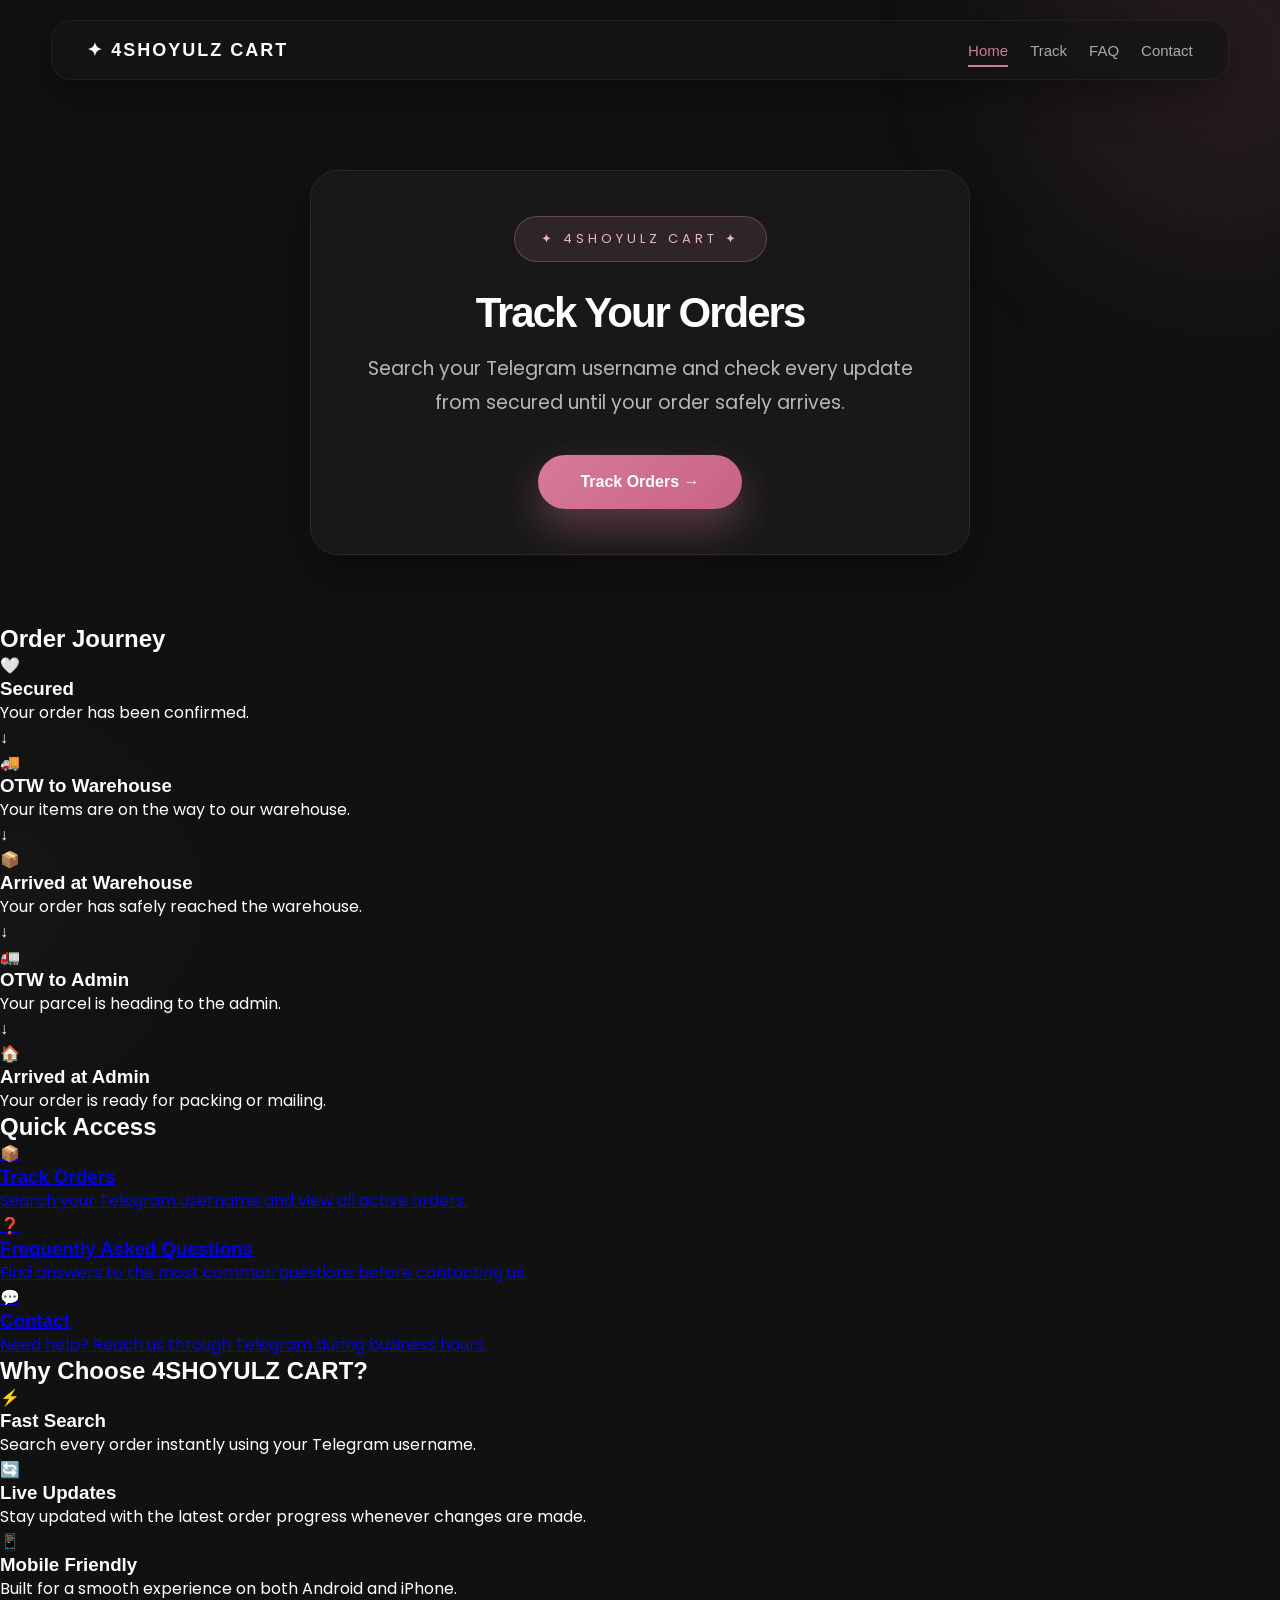
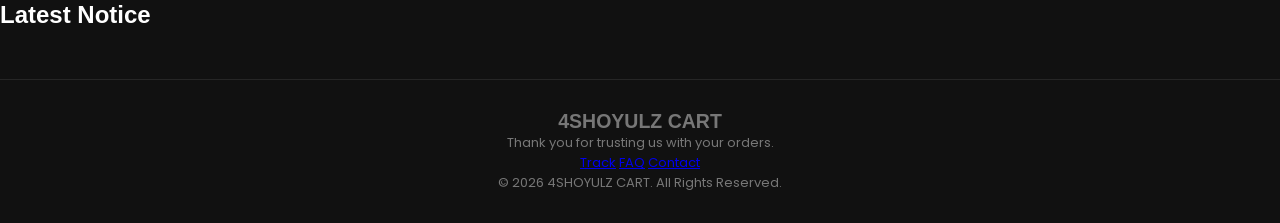
==== commit 435319f8: "Update index.html" ====
--- a/index.html
+++ b/index.html
@@ -202,6 +202,22 @@
 
     </section>
 
+    <section class="notice-section">
+
+    <h2>Latest Notice</h2>
+
+    <div id="noticeCard" class="notice-card">
+
+        <h3 id="noticeTitle"></h3>
+
+        <p id="noticeMessage"></p>
+
+        <span id="noticeDate"></span>
+
+    </div>
+
+    </section>
+
 <footer class="footer">
 
     <div class="footer-content">
--- a/style.css
+++ b/style.css
@@ -762,15 +762,25 @@
 
 background:#d67a9a;
 
-box-shadow:0 0 18px rgba(214,122,154,.45);
-
-transform:scale(1.05);
+color:white;
+
+box-shadow:
+0 0 0 4px rgba(214,122,154,.18),
+0 0 18px rgba(214,122,154,.45);
+
+transform:scale(1.08);
 
 }
 
 .line.active{
 
-background:#d67a9a;
+background:linear-gradient(
+90deg,
+#d67a9a,
+#efb4c8
+);
+
+box-shadow:0 0 12px rgba(214,122,154,.3);
 
 }
 
@@ -2414,3 +2424,235 @@
 font-size:13px;
 
 }
+
+   .order-card{
+
+animation:cardFade .45s ease;
+
+}
+
+@keyframes cardFade{
+
+from{
+
+opacity:0;
+
+transform:translateY(15px);
+
+}
+
+to{
+
+opacity:1;
+
+transform:translateY(0);
+
+}
+
+}
+
+.empty-state{
+
+text-align:center;
+
+padding:70px 25px;
+
+}
+
+.empty-icon{
+
+font-size:70px;
+
+margin-bottom:20px;
+
+opacity:.8;
+
+}
+
+.empty-state h2{
+
+font-size:30px;
+
+margin-bottom:12px;
+
+}
+
+.empty-state p{
+
+color:#9d9d9d;
+
+max-width:420px;
+
+margin:auto;
+
+line-height:1.8;
+
+}
+
+   .copy-tag{
+
+cursor:pointer;
+
+user-select:none;
+
+transition:.25s;
+
+}
+
+.copy-tag:hover{
+
+transform:translateY(-2px);
+
+filter:brightness(1.15);
+
+}
+
+#orderCount{
+
+animation:fadeBadge .4s ease;
+
+}
+
+@keyframes fadeBadge{
+
+from{
+
+opacity:0;
+
+transform:translateY(-8px);
+
+}
+
+to{
+
+opacity:1;
+
+transform:translateY(0);
+
+}
+
+}
+
+/* ==========================
+STATS CARD
+========================== */
+
+.stats-card{
+
+margin:25px 0 40px;
+
+padding:28px;
+
+border-radius:24px;
+
+background:linear-gradient(
+135deg,
+rgba(214,122,154,.16),
+rgba(255,255,255,.04)
+);
+
+border:1px solid rgba(214,122,154,.25);
+
+text-align:center;
+
+}
+
+.stats-number{
+
+font-size:56px;
+
+font-weight:800;
+
+line-height:1;
+
+margin-bottom:10px;
+
+color:#efb4c8;
+
+}
+
+.stats-text{
+
+letter-spacing:2px;
+
+text-transform:uppercase;
+
+font-size:13px;
+
+color:#bcbcbc;
+
+}
+
+   /* ==========================
+LATEST NOTICE
+========================== */
+
+.notice-section{
+
+max-width:900px;
+
+margin:90px auto;
+
+padding:0 20px;
+
+}
+
+.notice-section h2{
+
+margin-bottom:24px;
+
+font-size:32px;
+
+}
+
+.notice-card{
+
+background:rgba(24,24,24,.75);
+
+border:1px solid rgba(214,122,154,.18);
+
+backdrop-filter:blur(12px);
+
+border-radius:24px;
+
+padding:30px;
+
+transition:.3s;
+
+}
+
+.notice-card:hover{
+
+transform:translateY(-5px);
+
+border-color:#d67a9a;
+
+box-shadow:0 15px 35px rgba(214,122,154,.15);
+
+}
+
+.notice-card h3{
+
+margin-bottom:15px;
+
+font-size:24px;
+
+}
+
+.notice-card p{
+
+color:#b8b8b8;
+
+line-height:1.8;
+
+margin-bottom:20px;
+
+}
+
+.notice-card span{
+
+color:#888;
+
+font-size:14px;
+
+}
